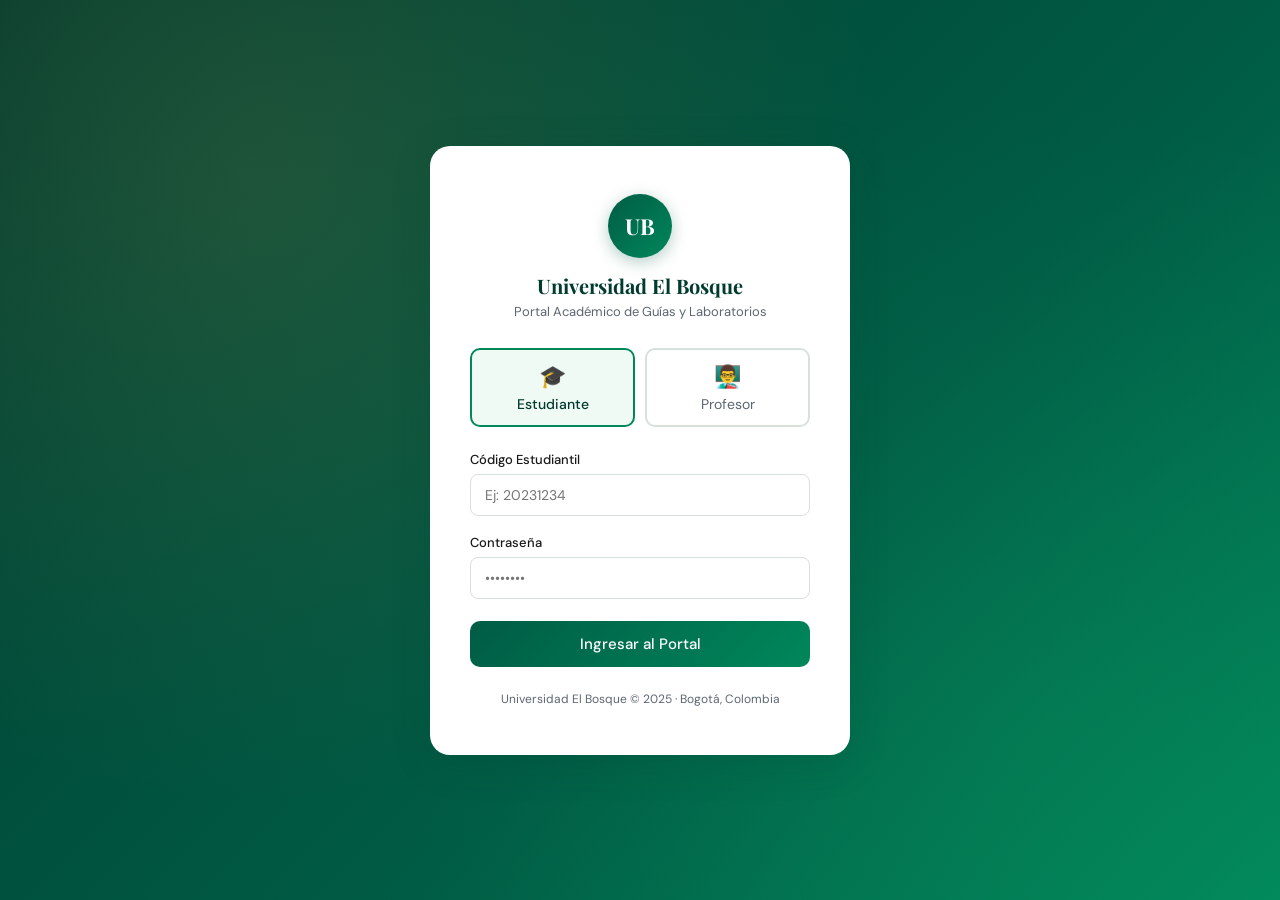
==== index.html @ 3b7c0d8a "Add files via upload" ====
<!DOCTYPE html>
<html lang="es">
<head>
  <meta charset="UTF-8" />
  <meta name="viewport" content="width=device-width, initial-scale=1.0"/>
  <title>Universidad El Bosque – Portal Académico</title>
  <link rel="stylesheet" href="css/style.css" />
  <link href="https://fonts.googleapis.com/css2?family=Playfair+Display:wght@400;700&family=DM+Sans:wght@300;400;500&display=swap" rel="stylesheet"/>
</head>
<body class="login-page">

  <div class="bg-pattern"></div>

  <div class="login-container">
    <div class="login-brand">
      <div class="logo-circle">UB</div>
      <h1>Universidad El Bosque</h1>
      <p>Portal Académico de Guías y Laboratorios</p>
    </div>

    <div class="role-selector">
      <button class="role-btn active" data-role="student" onclick="switchRole('student')">
        <span class="role-icon">🎓</span>
        <span>Estudiante</span>
      </button>
      <button class="role-btn" data-role="admin" onclick="switchRole('admin')">
        <span class="role-icon">👨‍🏫</span>
        <span>Profesor</span>
      </button>
    </div>

    <form class="login-form" onsubmit="handleLogin(event)">
      <div class="form-group">
        <label id="user-label">Código Estudiantil</label>
        <input type="text" id="username" placeholder="Ej: 20231234" required />
      </div>
      <div class="form-group">
        <label>Contraseña</label>
        <input type="password" id="password" placeholder="••••••••" required />
      </div>
      <div id="login-error" class="login-error" style="display:none">
        ❌ Usuario o contraseña incorrectos
      </div>
      <button type="submit" class="btn-login">Ingresar al Portal</button>
    </form>

    <p class="login-footer">Universidad El Bosque © 2025 · Bogotá, Colombia</p>
  </div>

  <script src="js/auth.js"></script>
</body>
</html>
---- css/style.css ----
/* =============================================
   UNIVERSIDAD EL BOSQUE – Portal Académico
   Stylesheet Principal
   ============================================= */

:root {
  --green-dark:  #003b2e;
  --green-mid:   #005c45;
  --green-light: #00875a;
  --green-accent:#1fc16b;
  --gold:        #c9a84c;
  --gold-light:  #f0d080;
  --cream:       #faf7f0;
  --white:       #ffffff;
  --text-dark:   #1a1a1a;
  --text-gray:   #5c6670;
  --border:      #d8e0db;
  --red:         #e53e3e;
  --blue:        #2b6cb0;
  --shadow:      0 4px 24px rgba(0,59,46,0.10);
  --shadow-lg:   0 8px 40px rgba(0,59,46,0.16);
}

*, *::before, *::after { box-sizing: border-box; margin: 0; padding: 0; }

body {
  font-family: 'DM Sans', sans-serif;
  background: var(--cream);
  color: var(--text-dark);
  min-height: 100vh;
}

/* ---- LOGIN PAGE ---- */
.login-page {
  display: flex;
  align-items: center;
  justify-content: center;
  min-height: 100vh;
  background: linear-gradient(135deg, var(--green-dark) 0%, var(--green-mid) 60%, var(--green-light) 100%);
  position: relative;
  overflow: hidden;
}

.bg-pattern {
  position: absolute; inset: 0;
  background-image:
    radial-gradient(circle at 20% 20%, rgba(201,168,76,0.15) 0%, transparent 50%),
    radial-gradient(circle at 80% 80%, rgba(31,193,107,0.10) 0%, transparent 50%);
  pointer-events: none;
}

.login-container {
  background: var(--white);
  border-radius: 20px;
  padding: 48px 40px;
  width: 100%;
  max-width: 420px;
  box-shadow: var(--shadow-lg);
  position: relative;
  z-index: 1;
  animation: fadeUp 0.5s ease;
}

@keyframes fadeUp {
  from { opacity:0; transform: translateY(20px); }
  to   { opacity:1; transform: translateY(0); }
}

.login-brand {
  text-align: center;
  margin-bottom: 28px;
}

.logo-circle {
  width: 64px; height: 64px;
  border-radius: 50%;
  background: linear-gradient(135deg, var(--green-mid), var(--green-light));
  color: var(--white);
  font-family: 'Playfair Display', serif;
  font-size: 22px;
  font-weight: 700;
  display: flex; align-items: center; justify-content: center;
  margin: 0 auto 14px;
  box-shadow: 0 4px 16px rgba(0,92,69,0.3);
}

.login-brand h1 {
  font-family: 'Playfair Display', serif;
  font-size: 20px;
  color: var(--green-dark);
  margin-bottom: 4px;
}

.login-brand p {
  font-size: 13px;
  color: var(--text-gray);
}

.role-selector {
  display: flex;
  gap: 10px;
  margin-bottom: 24px;
}

.role-btn {
  flex: 1;
  padding: 12px 8px;
  border: 2px solid var(--border);
  border-radius: 10px;
  background: var(--white);
  cursor: pointer;
  display: flex; flex-direction: column; align-items: center; gap: 4px;
  font-size: 14px; font-family: 'DM Sans', sans-serif;
  color: var(--text-gray);
  transition: all 0.2s;
}

.role-btn:hover { border-color: var(--green-light); color: var(--green-mid); }

.role-btn.active {
  border-color: var(--green-light);
  background: #f0faf5;
  color: var(--green-dark);
  font-weight: 500;
}

.role-icon { font-size: 22px; }

.form-group { margin-bottom: 18px; }

.form-group label {
  display: block;
  font-size: 13px;
  font-weight: 500;
  color: var(--text-dark);
  margin-bottom: 6px;
}

.form-group input {
  width: 100%;
  padding: 11px 14px;
  border: 1.5px solid var(--border);
  border-radius: 8px;
  font-size: 14px;
  font-family: 'DM Sans', sans-serif;
  transition: border-color 0.2s;
  outline: none;
}

.form-group input:focus { border-color: var(--green-light); }

.login-error {
  background: #fff5f5;
  border: 1px solid #fed7d7;
  color: var(--red);
  padding: 10px 14px;
  border-radius: 8px;
  font-size: 13px;
  margin-bottom: 14px;
}

.btn-login {
  width: 100%;
  padding: 13px;
  background: linear-gradient(135deg, var(--green-mid), var(--green-light));
  color: var(--white);
  border: none;
  border-radius: 10px;
  font-size: 15px;
  font-weight: 500;
  font-family: 'DM Sans', sans-serif;
  cursor: pointer;
  transition: opacity 0.2s, transform 0.1s;
  margin-top: 4px;
}

.btn-login:hover { opacity: 0.92; transform: translateY(-1px); }
.btn-login:active { transform: translateY(0); }

.login-footer {
  text-align: center;
  font-size: 12px;
  color: var(--text-gray);
  margin-top: 24px;
}

/* ---- DASHBOARD LAYOUT ---- */
.dashboard-body {
  background: #f4f7f5;
  min-height: 100vh;
}

.sidebar {
  position: fixed;
  top: 0; left: 0; bottom: 0;
  width: 240px;
  background: var(--green-dark);
  display: flex; flex-direction: column;
  z-index: 100;
}

.sidebar-header {
  padding: 24px 20px 20px;
  border-bottom: 1px solid rgba(255,255,255,0.08);
}

.sidebar-logo {
  display: flex; align-items: center; gap: 10px;
  text-decoration: none;
}

.sidebar-logo .logo-sm {
  width: 36px; height: 36px;
  border-radius: 8px;
  background: linear-gradient(135deg, var(--green-light), var(--green-accent));
  display: flex; align-items: center; justify-content: center;
  font-family: 'Playfair Display', serif;
  font-size: 14px; font-weight: 700; color: white;
}

.sidebar-logo span {
  font-size: 13px;
  font-weight: 500;
  color: rgba(255,255,255,0.9);
  line-height: 1.3;
}

.sidebar-nav {
  padding: 16px 12px;
  flex: 1;
  display: flex; flex-direction: column; gap: 2px;
}

.nav-label {
  font-size: 10px;
  text-transform: uppercase;
  letter-spacing: 1px;
  color: rgba(255,255,255,0.35);
  padding: 8px 8px 4px;
  margin-top: 8px;
}

.nav-item {
  display: flex; align-items: center; gap: 10px;
  padding: 10px 12px;
  border-radius: 8px;
  text-decoration: none;
  color: rgba(255,255,255,0.65);
  font-size: 14px;
  cursor: pointer;
  transition: all 0.2s;
  border: none; background: none; width: 100%; text-align: left;
  font-family: 'DM Sans', sans-serif;
}

.nav-item:hover { background: rgba(255,255,255,0.08); color: white; }
.nav-item.active { background: var(--green-light); color: white; font-weight: 500; }
.nav-item .nav-icon { font-size: 16px; width: 20px; text-align: center; }

.sidebar-user {
  padding: 16px 20px;
  border-top: 1px solid rgba(255,255,255,0.08);
  display: flex; align-items: center; gap: 10px;
}

.user-avatar {
  width: 34px; height: 34px; border-radius: 50%;
  background: var(--green-light);
  display: flex; align-items: center; justify-content: center;
  font-size: 14px; font-weight: 600; color: white;
  flex-shrink: 0;
}

.user-info { flex: 1; min-width: 0; }
.user-info strong { display: block; font-size: 13px; color: white; white-space: nowrap; overflow: hidden; text-overflow: ellipsis; }
.user-info span { font-size: 11px; color: rgba(255,255,255,0.5); }

.btn-logout {
  background: none; border: none; cursor: pointer;
  color: rgba(255,255,255,0.4); font-size: 16px;
  transition: color 0.2s;
}
.btn-logout:hover { color: rgba(255,255,255,0.9); }

/* ---- MAIN CONTENT ---- */
.main-content {
  margin-left: 240px;
  padding: 32px;
  min-height: 100vh;
}

.page-header {
  margin-bottom: 28px;
}

.page-header h2 {
  font-family: 'Playfair Display', serif;
  font-size: 26px;
  color: var(--green-dark);
}

.page-header p { font-size: 14px; color: var(--text-gray); margin-top: 4px; }

/* ---- STATS CARDS ---- */
.stats-grid {
  display: grid;
  grid-template-columns: repeat(auto-fit, minmax(180px, 1fr));
  gap: 16px;
  margin-bottom: 28px;
}

.stat-card {
  background: var(--white);
  border-radius: 14px;
  padding: 20px;
  box-shadow: var(--shadow);
  display: flex; flex-direction: column; gap: 8px;
  border-left: 4px solid var(--green-light);
}

.stat-card.gold { border-left-color: var(--gold); }
.stat-card.blue { border-left-color: var(--blue); }
.stat-card.red  { border-left-color: var(--red); }

.stat-label { font-size: 12px; color: var(--text-gray); text-transform: uppercase; letter-spacing: 0.5px; }
.stat-value { font-size: 32px; font-weight: 700; color: var(--green-dark); line-height: 1; }
.stat-sub   { font-size: 12px; color: var(--text-gray); }

/* ---- TABLES ---- */
.card {
  background: var(--white);
  border-radius: 14px;
  padding: 24px;
  box-shadow: var(--shadow);
  margin-bottom: 24px;
}

.card-header {
  display: flex; align-items: center; justify-content: space-between;
  margin-bottom: 18px;
}

.card-header h3 { font-size: 16px; font-weight: 600; color: var(--green-dark); }

.table-wrap { overflow-x: auto; }

table {
  width: 100%;
  border-collapse: collapse;
  font-size: 14px;
}

thead th {
  text-align: left;
  padding: 10px 14px;
  background: #f4f7f5;
  color: var(--text-gray);
  font-size: 12px;
  text-transform: uppercase;
  letter-spacing: 0.5px;
  font-weight: 500;
  border-bottom: 1px solid var(--border);
}

tbody tr { border-bottom: 1px solid var(--border); transition: background 0.15s; }
tbody tr:hover { background: #f9fbfa; }
tbody td { padding: 12px 14px; vertical-align: middle; }

/* ---- BADGES ---- */
.badge {
  display: inline-flex; align-items: center; gap: 4px;
  padding: 3px 10px;
  border-radius: 20px;
  font-size: 12px;
  font-weight: 500;
}

.badge-green  { background: #e8f5ee; color: #1a7a4a; }
.badge-yellow { background: #fefce8; color: #a16207; }
.badge-red    { background: #fef2f2; color: #b91c1c; }
.badge-gray   { background: #f3f4f6; color: #6b7280; }
.badge-blue   { background: #eff6ff; color: #1d4ed8; }

/* ---- BUTTONS ---- */
.btn {
  padding: 8px 16px;
  border-radius: 8px;
  font-size: 13px;
  font-family: 'DM Sans', sans-serif;
  cursor: pointer;
  border: none;
  transition: all 0.2s;
  font-weight: 500;
}

.btn-primary { background: var(--green-light); color: white; }
.btn-primary:hover { background: var(--green-mid); }
.btn-outline { background: white; color: var(--green-mid); border: 1.5px solid var(--green-light); }
.btn-outline:hover { background: #f0faf5; }
.btn-sm { padding: 5px 12px; font-size: 12px; }
.btn-danger { background: #fef2f2; color: var(--red); border: 1px solid #fecaca; }
.btn-danger:hover { background: #fee2e2; }

/* ---- SEARCH BAR ---- */
.search-bar {
  display: flex; align-items: center; gap: 8px;
  background: #f4f7f5;
  border: 1.5px solid var(--border);
  border-radius: 8px;
  padding: 8px 12px;
  font-size: 14px;
  font-family: 'DM Sans', sans-serif;
  width: 240px;
}

.search-bar input {
  border: none; background: none; outline: none;
  font-size: 14px; font-family: 'DM Sans', sans-serif;
  width: 100%;
}

/* ---- PROGRESS BAR ---- */
.progress-bar {
  height: 6px;
  background: var(--border);
  border-radius: 4px;
  overflow: hidden;
  width: 120px;
}

.progress-fill {
  height: 100%;
  background: linear-gradient(90deg, var(--green-light), var(--green-accent));
  border-radius: 4px;
  transition: width 0.4s ease;
}

/* ---- GUIDE CARDS (student) ---- */
.guides-grid {
  display: grid;
  grid-template-columns: repeat(auto-fill, minmax(280px, 1fr));
  gap: 18px;
  margin-top: 16px;
}

.guide-card {
  background: var(--white);
  border-radius: 14px;
  padding: 20px;
  box-shadow: var(--shadow);
  border-top: 4px solid var(--green-light);
  transition: transform 0.2s, box-shadow 0.2s;
}

.guide-card:hover { transform: translateY(-3px); box-shadow: var(--shadow-lg); }
.guide-card.completed { border-top-color: var(--gold); }
.guide-card.pending   { border-top-color: #f59e0b; }
.guide-card.overdue   { border-top-color: var(--red); }

.guide-card-header {
  display: flex; align-items: flex-start; justify-content: space-between;
  margin-bottom: 10px;
}

.guide-card h4 { font-size: 15px; font-weight: 600; color: var(--green-dark); }
.guide-card .subject { font-size: 12px; color: var(--text-gray); margin-bottom: 8px; }
.guide-card .due-date { font-size: 12px; color: var(--text-gray); margin-top: 10px; }

.guide-actions { display: flex; gap: 8px; margin-top: 14px; }

/* ---- MODAL ---- */
.modal-overlay {
  position: fixed; inset: 0;
  background: rgba(0,0,0,0.4);
  display: flex; align-items: center; justify-content: center;
  z-index: 1000;
  animation: fadeIn 0.2s ease;
}

@keyframes fadeIn { from {opacity:0} to {opacity:1} }

.modal {
  background: white;
  border-radius: 16px;
  padding: 32px;
  width: 100%;
  max-width: 520px;
  max-height: 80vh;
  overflow-y: auto;
  box-shadow: var(--shadow-lg);
  animation: slideIn 0.25s ease;
}

@keyframes slideIn {
  from { opacity:0; transform: scale(0.95) translateY(10px); }
  to   { opacity:1; transform: scale(1) translateY(0); }
}

.modal h3 { font-family: 'Playfair Display', serif; font-size: 20px; margin-bottom: 18px; color: var(--green-dark); }
.modal-footer { display: flex; gap: 10px; justify-content: flex-end; margin-top: 24px; }

/* ---- FORM IN MODAL ---- */
.form-row { margin-bottom: 16px; }
.form-row label { display: block; font-size: 13px; font-weight: 500; margin-bottom: 6px; color: var(--text-dark); }
.form-row input, .form-row select, .form-row textarea {
  width: 100%;
  padding: 10px 12px;
  border: 1.5px solid var(--border);
  border-radius: 8px;
  font-size: 14px;
  font-family: 'DM Sans', sans-serif;
  outline: none;
  transition: border-color 0.2s;
}
.form-row input:focus, .form-row select:focus, .form-row textarea:focus {
  border-color: var(--green-light);
}
.form-row textarea { resize: vertical; min-height: 80px; }

/* ---- TOAST ---- */
.toast {
  position: fixed; bottom: 24px; right: 24px;
  background: var(--green-dark);
  color: white;
  padding: 14px 20px;
  border-radius: 10px;
  font-size: 14px;
  box-shadow: var(--shadow-lg);
  z-index: 9999;
  animation: slideUp 0.3s ease;
}

@keyframes slideUp {
  from { opacity:0; transform: translateY(20px); }
  to   { opacity:1; transform: translateY(0); }
}

/* ---- TABS ---- */
.tabs { display: flex; gap: 0; border-bottom: 2px solid var(--border); margin-bottom: 20px; }
.tab-btn {
  padding: 10px 18px;
  border: none; background: none;
  font-family: 'DM Sans', sans-serif;
  font-size: 14px; cursor: pointer;
  color: var(--text-gray);
  border-bottom: 2px solid transparent;
  margin-bottom: -2px;
  transition: all 0.2s;
}
.tab-btn.active { color: var(--green-mid); border-bottom-color: var(--green-mid); font-weight: 500; }
.tab-btn:hover { color: var(--green-mid); }

/* ---- RESPONSIVE ---- */
@media (max-width: 768px) {
  .sidebar { transform: translateX(-100%); }
  .main-content { margin-left: 0; padding: 20px 16px; }
}
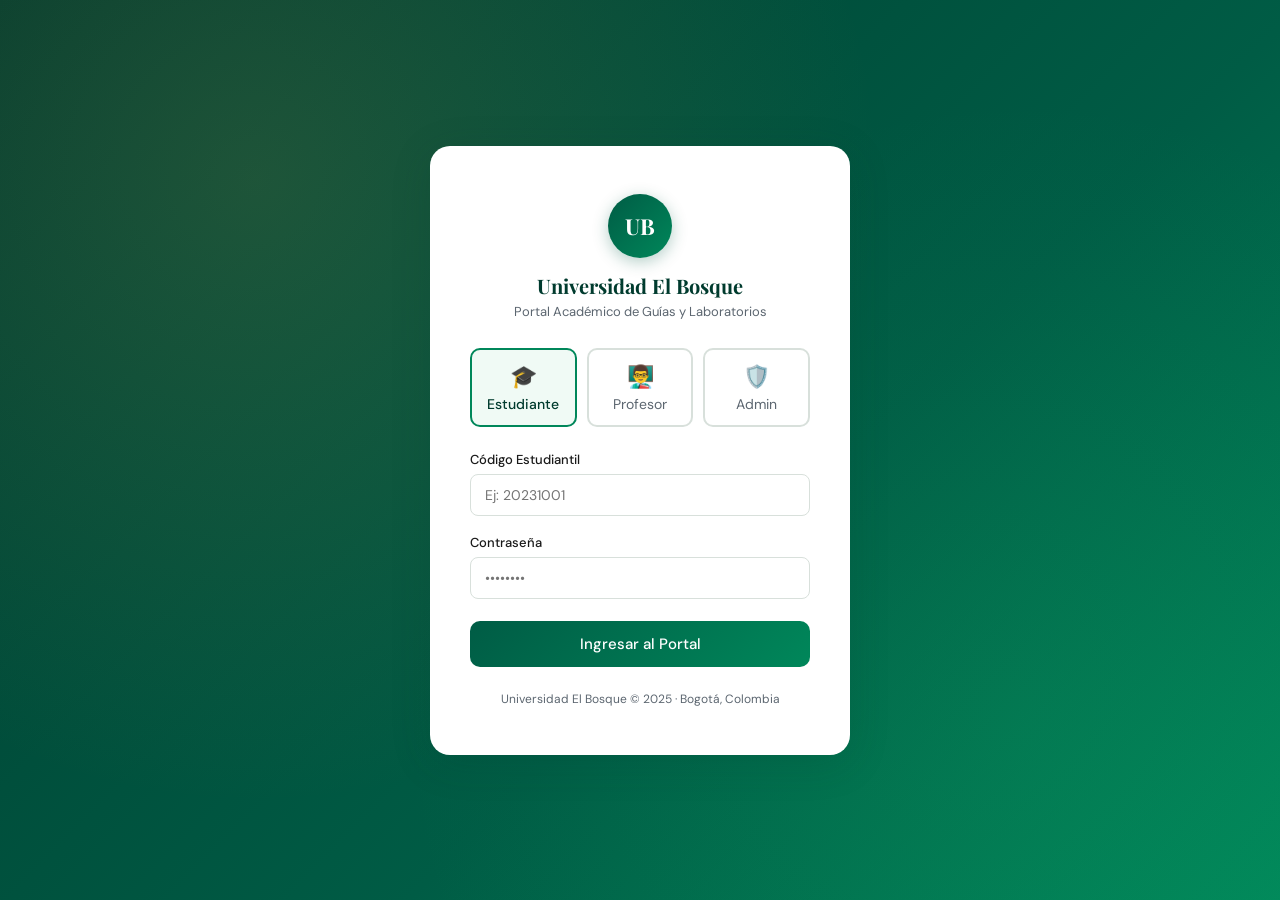
==== commit 434e00c4: "Update placeholder for username input field" ====
--- a/index.html
+++ b/index.html
@@ -27,12 +27,16 @@
         <span class="role-icon">👨‍🏫</span>
         <span>Profesor</span>
       </button>
+      <button class="role-btn" data-role="superadmin" onclick="switchRole('superadmin')">
+        <span class="role-icon">🛡️</span>
+        <span>Admin</span>
+      </button>
     </div>
 
     <form class="login-form" onsubmit="handleLogin(event)">
       <div class="form-group">
         <label id="user-label">Código Estudiantil</label>
-        <input type="text" id="username" placeholder="Ej: 20231234" required />
+        <input type="text" id="username" placeholder="Ej: 20231001" required />
       </div>
       <div class="form-group">
         <label>Contraseña</label>
